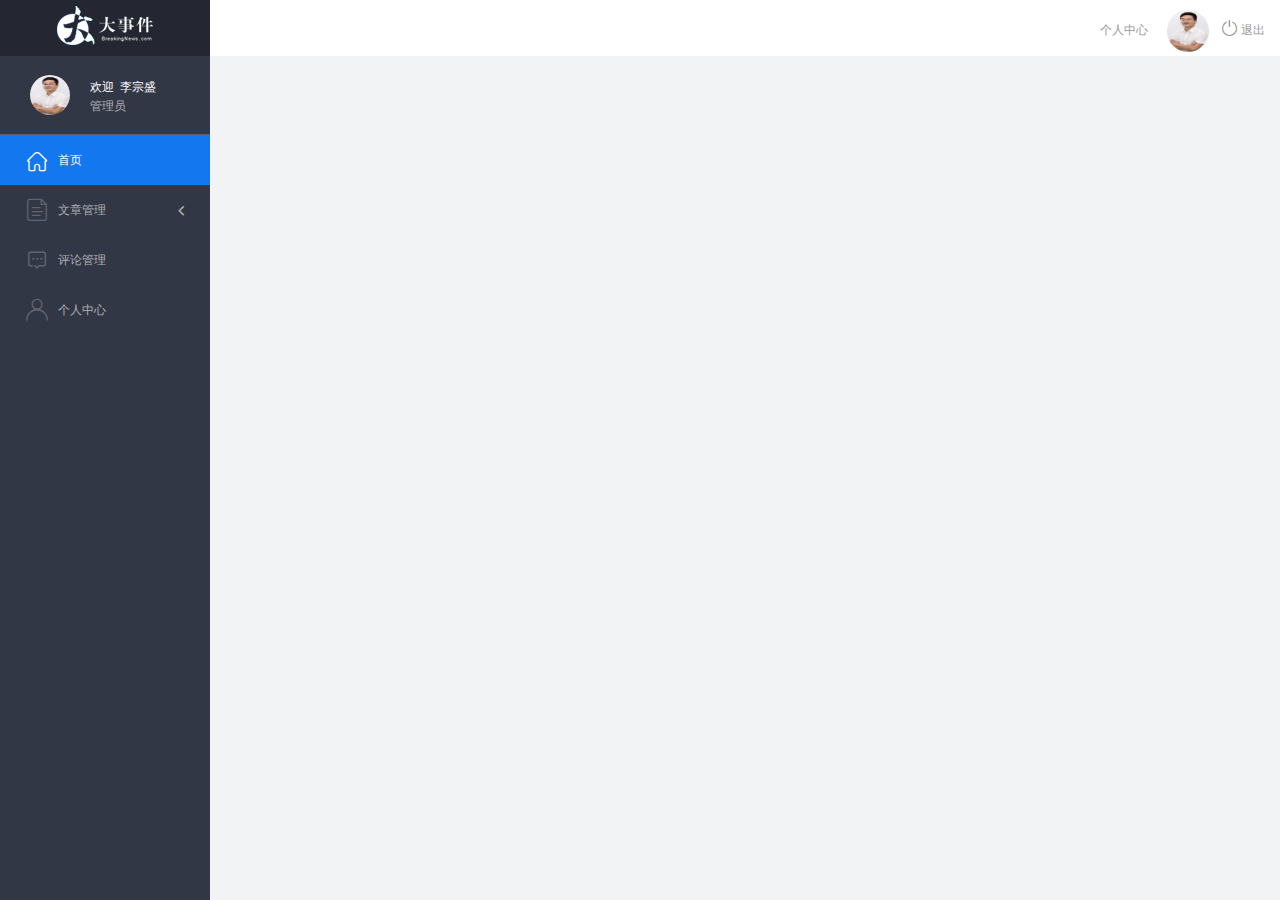
==== admin/index.html @ f894ba44 "大事件项目初始化" ====
<!DOCTYPE html>
<html lang="en">

<head>
    <meta charset="UTF-8">
    <meta name="viewport" content="width=device-width, initial-scale=1.0">
    <meta http-equiv="X-UA-Compatible" content="ie=edge">
    <title>大事件-后台首页</title>
    <link rel="stylesheet" href="./libs/bootstrap/css/bootstrap.min.css">
    <link rel="stylesheet" href="css/reset.css">
    <link rel="stylesheet" href="css/iconfont.css">
    <link rel="stylesheet" href="css/main.css">
    <script src="./libs/jquery-1.12.4.min.js"></script>
    <!-- 导入bootstrap的js文件 -->
    <script src="./libs/bootstrap/js/bootstrap.min.js"></script>
</head>

<body>
    <div class="sider">
        <a href="#" class="logo"><img src="images/logo02.png" alt="logo"></a>
        <div class="user_info">
            <img src="images/2.jpg" alt="person">
            <span>欢迎&nbsp;&nbsp;李宗盛</span>
            <b>管理员</b>
        </div>
        <!-- 左侧导航栏 -->
        <div class="menu">
            <div class="level01 active"><a href="#" target="main_frame"><i
                        class="iconfont icon-yidiandiantubiao04"></i><span>首页</span></a></div>
            <div class="level01"><a href="#"><i class="iconfont icon-icon-article"></i><span>文章管理</span><b
                        class="iconfont icon-arrowdownl"></b></a></div>
            <ul class="level02">
                <li><a href="#" target="main_frame"><i class="iconfont icon-previewright"></i><span>文章列表</span></a></li>
                <li><a href="#" target="main_frame"><i class="iconfont icon-previewright"></i><span>发表文章</span></a></li>
                <li><a href="#" target="main_frame"><i class="iconfont icon-previewright"></i><span>文章类别管理</span></a>
                </li>
            </ul>

            <div class="level01"><a href="#" target="main_frame"><i
                        class="iconfont icon-comment"></i><span>评论管理</span></a></div>
            <div class="level01" id="user"><a href="#" target="main_frame"><i
                        class="iconfont icon-user"></i><span>个人中心</span></a></div>
        </div>
        <!-- 顶部栏 -->
        <div class="header_bar">
            <div class="user_center_link">
                <a href="./user.html" target="main_frame">个人中心</a>
                <img src="images/2.jpg" alt="person">
                <a href="javascript:void(0)" class="logout"><i class="iconfont icon-tuichu"></i> 退出</a>
            </div>
        </div>
        <!-- 右侧主体内容 -->
        <div class="main" id="main_body">

        </div>
    </div>
</body>
</html>
---- admin/css/iconfont.css ----
@font-face {font-family: "iconfont";
  src: url('../fonts/iconfont.eot?t=1558003957214'); /* IE9 */
  src: url('../fonts/iconfont.eot?t=1558003957214#iefix') format('embedded-opentype'), /* IE6-IE8 */
  url('[data-uri]') format('woff2'),
  url('../fonts/iconfont.woff?t=1558003957214') format('woff'),
  url('../fonts/iconfont.ttf?t=1558003957214') format('truetype'), /* chrome, firefox, opera, Safari, Android, iOS 4.2+ */
  url('../fonts/iconfont.svg?t=1558003957214#iconfont') format('svg'); /* iOS 4.1- */
}

.iconfont {
  font-family: "iconfont" !important;
  font-size: 16px;
  font-style: normal;
  -webkit-font-smoothing: antialiased;
  -moz-osx-font-smoothing: grayscale;
}

.icon-yidiandiantubiao04:before {
  content: "\e607";
}

.icon-arrowdownl:before {
  content: "\e6a3";
}

.icon-key:before {
  content: "\e68b";
}

.icon-tuichu:before {
  content: "\e622";
}

.icon-previewright:before {
  content: "\e75c";
}

.icon-system:before {
  content: "\e6a6";
}

.icon-icondate:before {
  content: "\e609";
}

.icon-search:before {
  content: "\e656";
}

.icon-system1:before {
  content: "\e608";
}

.icon-user:before {
  content: "\e645";
}

.icon-comment:before {
  content: "\e60a";
}

.icon-icon-article:before {
  content: "\e601";
}
---- admin/css/main.css ----
body{
    font-family:'MicroSoft YaHei';
    background-color: #f2f3f5;
}
.main_wrap{
    position:fixed;
    width:100%;
    height:100%;
    left:0px;
    top:0px;
    background:url('../images/login_bg.jpg'); 
    background-size:100% 100%; 
  }
.header{
    width:1200px;
    overflow: hidden;
    margin:20px auto 0;
}
.heade .logo{
    float: left;
}
.header .copyright{
    float:right;
    font-size:12px;
    color:#fff;
    text-align:right;
    line-height:20px;
    margin-top:10px;
}
.login_form_con{
    position:absolute;
    left:50%;
    top:50%;
    margin-left:-200px;
    margin-top:-155px;
    width:400px;
    height:310px;
    background-color: #edeff0;
}

.login_form{
    position: relative;
}

.login_form .icon-user{
    position:absolute;
    font-size:16px;
    color:#999;
    left:46px;
    top:12px;
}
.login_form .icon-key{
    position:absolute;
    font-size:18px;
    color:#999;
    left:46px;
    top:78px;
}
.login_title{
    height:60px;
    background:url('../images/login_title.png') center center no-repeat #fff;
}
.input_txt,.input_pass,.input_sub{
    display:block;
    width:334px;
    height:37px;
    padding:0px;
    text-indent:40px;
    border:1px solid #ddd;
    margin:27px auto 0;
    outline:none;
}
.input_sub{
    margin-top:40px;
    height:42px;
    background-color: #19b9e7;
    text-indent:0px;
    font-size:18px;
    color:#fff;
    cursor: pointer;
}
.input_sub:hover{
    background-color: #08a0cc;
}

.sider{
    position:fixed;
    left:0;
    top:0;
    bottom:0;
    width:210px;
    background-color: #323745;
}
.sider .logo{
    display:block;
    height:56px;
    background-color: #242732;
    overflow: hidden;
}
.sider .logo img{
    display:block;
    margin:6px auto 0;
}
.user_info{
    height:79px;
    border-bottom:1px solid #5a5e6b;
}

.user_info img{
    float: left;
    width:40px;
    height:40px;
    border-radius:20px;
    margin:19px 0 0 30px;
}
.user_info span{
    float: left;
    width:120px;
    font-size:12px;
    color:#fff;
    margin:23px 0 0 20px;
}
.user_info b{
    float: left;
    width: 120px;
    font-weight:normal;
    font-size:12px;
    color:#adafb5;
    margin:2px 0 0 20px;
}

.menu .level01{
    height:50px;
    line-height:50px;
}
.menu .level01 a{
    display:block;
    height:50px;
    font-size:12px;
    color:#adafb5;
    overflow: hidden;
}
.menu .level01.active a{
    background-color: #1378f0;
    color:#fff;
}
.menu .level01.active i{
    color:#fff;
}

.menu .level01 a:hover{
    background-color: #1378f0;
    color:#fff;
}
.menu .level01 a:hover i{
    color:#fff;
}
.menu .level01 i{
    color:#61646f;
    font-size:22px;
    float: left;
    margin-left:26px;
}
.menu .level01 span{
    float: left;
    margin-left:10px;
}
.menu .level01 b{
    float: right;
    margin-right:20px;
    font-weight:normal;
    transform:rotate(90deg);
    transition:all 500ms ease;
}

.menu .level01 .rotate0{
    transform:rotate(0deg);
}

.menu .level02{
    background: #242732;
    display:none;
}


.menu .level02 li{
    height:40px;
    line-height:40px;
}
.menu .level02 li a{
    display:block;
    height:40px;
    font-size:12px;
    color:#adafb5;
    overflow: hidden;
}

.menu .level02 li a:hover{
    background-color: #1378f0;
    color:#fff;
}

.menu .level02 li i{
    font-size:12px;
    float: left;
    margin-left:60px;
}
.menu .level02 li span{
    font-size:12px;
    float: left;
    margin-left:5px;
}

.menu .level02 .active a{
    color:#ffae00;
}

.header_bar{
    position:fixed;
    left:210px;
    right:0;
    top:0;
    height:56px;
    background-color: #fff;
}

.main{
    position:fixed;
    left:210px;
    top:56px;
    right:0;
    bottom:0;
    background-color: #f2f3f5;
}

.search_form{
    width:218px;
    height:33px;
    border:1px solid #ddd;
    background-color: #f2f3f5;
    border-radius:16px;
    float: left;
    margin:12px 0 0 27px;
}

.search_form input{
    padding:0px;
    margin:0px;
    border:0px;
    float: left;
    background-color: #f2f3f5;
    font-size:12px;
    width:175px;
    height:31px;
    margin-left:12px;
    outline:none;
   
}

.search_form .icon-search{
    line-height:33px;
    cursor: pointer;
    font-size:18px;
    color:#abaebb;
}
.user_center_link{
    float:right;

}
.user_center_link a{
    line-height:56px;
    font-size:12px;
    color:#999;
    margin-right:15px;
}
.user_center_link a:hover{
    color:#ffae00
}

.user_center_link img{
    width:42px;
    height:42px;
    border-radius:32px;
    margin-right:10px;
}

.spannel_list{
    margin-top:20px;
}

.spannel{
	height:100px;
	overflow:hidden;
	text-align:center;
    position:relative;
    background-color: #fff;
    border:1px solid #e7e7e9;
    margin-bottom:20px;
}

.spannel em{
    font-style:normal;
	font-size:50px;
	line-height:50px;
	display:inline-block;
	margin:10px 0 0 20px;
	font-family:'Arial';
	color:#83a2ed;
}

.spannel span{
	font-size:14px;
	display:inline-block;
	color:#83a2ed;
	margin-left:10px;
}

.spannel b{
	position:absolute;
	left:0;
	bottom:0;
	width:100%;
	line-height:24px;
	background:#e5e5e5;
	color:#333;
	font-size:14px;
	font-weight:normal;
}

.scolor01 em,.scolor01 span{
	color:#6ac6e2;
}

.scolor02 em,.scolor02 span{
	color:#5fd9de;
}

.scolor03 em,.scolor03 span{
	color:#58d88e;
}


.gragh_pannel{
    height:350px;
    border:1px solid #e7e7e9;
    background-color: #fff!important; 
    margin-bottom:20px;  
}

.column_pannel{
    margin-bottom:20px;
    height:400px;
    border:1px solid #e7e7e9;
    background-color: #fff!important;   
}

.common_title{
    line-height:42px;
    background-color: #fbfbfb;
    border:1px solid #e7e7e9;
    margin-top:20px;
    text-indent: 15px;
    font-size:14px;
    color:#333;
}

.common_con{
    border:1px solid #e7e7e9;
    border-top:0px;
    background-color: #fff;
    padding-bottom:20px;
    margin-bottom:20px;
}
.opt_btns{
    margin-top:20px;
}

.mp20{
    margin-top:20px;
}

.pagination{   
   margin:0;
}

.article_form{
    margin-top:20px;
}

.form-group{
    margin-bottom:25px;
}

.form-group label{
    font-weight:normal;
    color:#666;
}

.icon-icondate{
    line-height:16px;
}

.user_pic{
    width:100px;
    height:100px;
    margin-bottom:10px;
}

.article_cover{
    width:200px;
    height:200px;
    margin-bottom:10px;
}
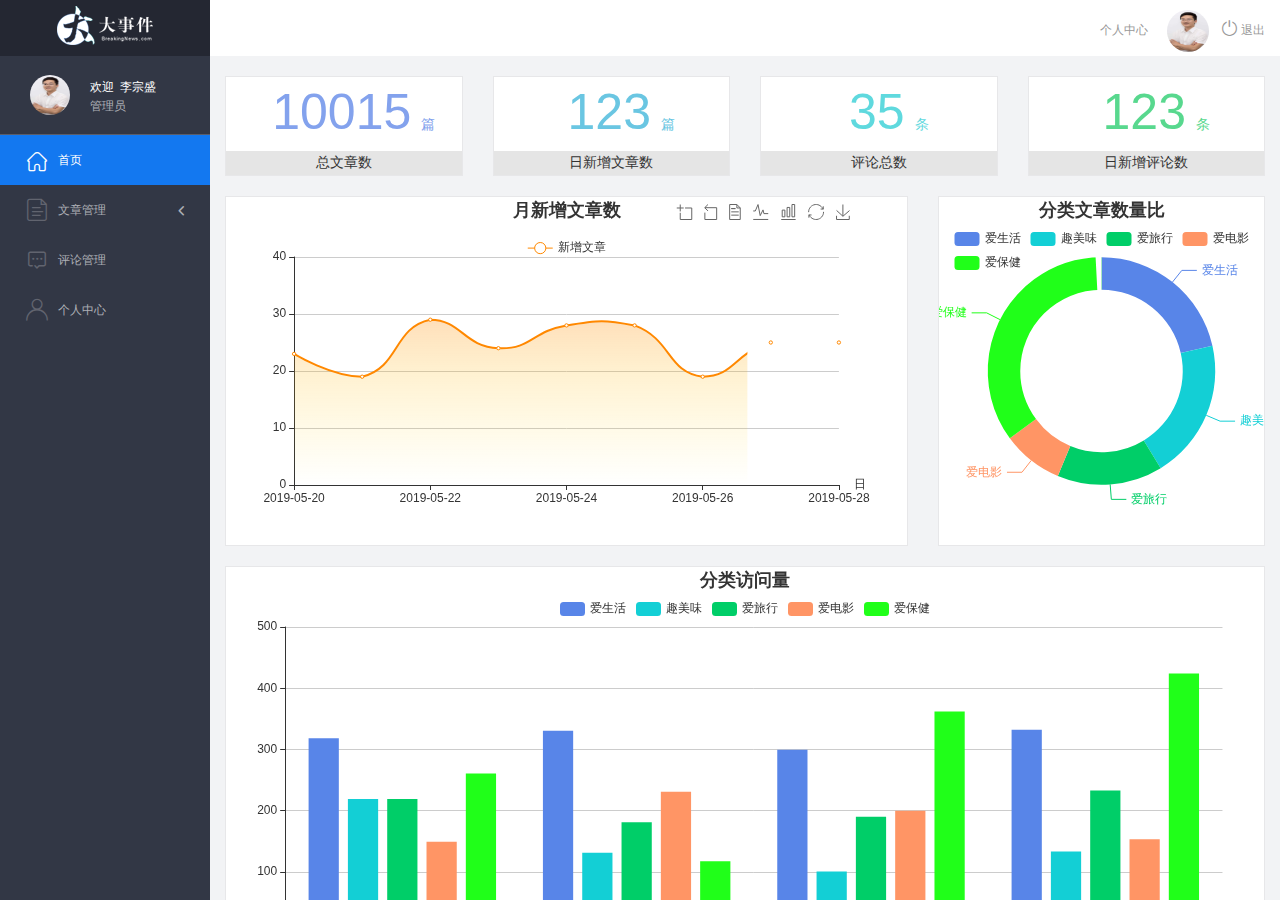
==== commit 1acae239: "使用iframe完成侧边栏功能" ====
--- a/admin/index.html
+++ b/admin/index.html
@@ -25,34 +25,79 @@
         </div>
         <!-- 左侧导航栏 -->
         <div class="menu">
-            <div class="level01 active"><a href="#" target="main_frame"><i
+            <div class="level01 active"><a href="./main_count.html" target="my_frame"><i
                         class="iconfont icon-yidiandiantubiao04"></i><span>首页</span></a></div>
             <div class="level01"><a href="#"><i class="iconfont icon-icon-article"></i><span>文章管理</span><b
                         class="iconfont icon-arrowdownl"></b></a></div>
             <ul class="level02">
-                <li><a href="#" target="main_frame"><i class="iconfont icon-previewright"></i><span>文章列表</span></a></li>
-                <li><a href="#" target="main_frame"><i class="iconfont icon-previewright"></i><span>发表文章</span></a></li>
-                <li><a href="#" target="main_frame"><i class="iconfont icon-previewright"></i><span>文章类别管理</span></a>
+                <li><a href="./article_list.html" target="my_frame"><i class="iconfont icon-previewright"></i><span>文章列表</span></a></li>
+                <li><a href="./article_release.html" target="my_frame"><i class="iconfont icon-previewright"></i><span>发表文章</span></a></li>
+                <li><a href="./article_category.html" target="my_frame"><i class="iconfont icon-previewright"></i><span>文章类别管理</span></a>
                 </li>
             </ul>
 
-            <div class="level01"><a href="#" target="main_frame"><i
+            <div class="level01"><a href="./comment_list.html" target="my_frame"><i
                         class="iconfont icon-comment"></i><span>评论管理</span></a></div>
-            <div class="level01" id="user"><a href="#" target="main_frame"><i
+            <div class="level01" id="user"><a href="./user.html" target="my_frame"><i
                         class="iconfont icon-user"></i><span>个人中心</span></a></div>
         </div>
         <!-- 顶部栏 -->
         <div class="header_bar">
             <div class="user_center_link">
-                <a href="./user.html" target="main_frame">个人中心</a>
+                <a href="./user.html" target="my_frame">个人中心</a>
                 <img src="images/2.jpg" alt="person">
                 <a href="javascript:void(0)" class="logout"><i class="iconfont icon-tuichu"></i> 退出</a>
             </div>
         </div>
         <!-- 右侧主体内容 -->
         <div class="main" id="main_body">
-
+            <iframe src="./main_count.html" name="my_frame" frameborder="0" style="width: 100%;height:100%"></iframe>
         </div>
     </div>
+
+    <script>
+        //入口函数
+        $(function(){
+            
+
+            /* 1.页面一加载显示顶部栏个人信息 */
+            $.ajax({
+                url:'http://localhost:8080/api/v1/admin/user/info',
+                type:'get',
+                dataType:'json',
+                success: function(backData){
+                    console.log(backData);
+                    $('.user_info>img').attr('src',backData.data.userPic);
+                    $('.user_center_link>img').attr('src',backData.data.userPic);
+                    $('.user_info>span').text(backData.data.nickname);
+
+                }
+            });
+
+            /* 2.退出登录:清除token，跳转登录页面 */
+            $('.logout').click(function(){
+                //清除token
+                localStorage.removeItem('token');
+                //跳转登录页
+                window.location.href = './login.html';
+            });
+
+            
+
+            // //(1).实例化ajax对象
+            // var xhr = new XMLHttpRequest();
+            // //(2).设置请求方法和地址
+            // //get请求的数据直接添加在url的后面 格式是 url?key=value
+            // xhr.open('get', 'http://localhost:8080/api/v1/admin/user/info');
+            // //发送token ： 设置请求头Authorization
+            // xhr.setRequestHeader('Authorization',localStorage.getItem('token'));
+            // //(3).发送请求
+            // xhr.send();
+            // //(4).注册回调函数
+            // xhr.onload = function() {
+            //     console.log(xhr.responseText)
+            // };
+        });
+    </script>
 </body>
 </html>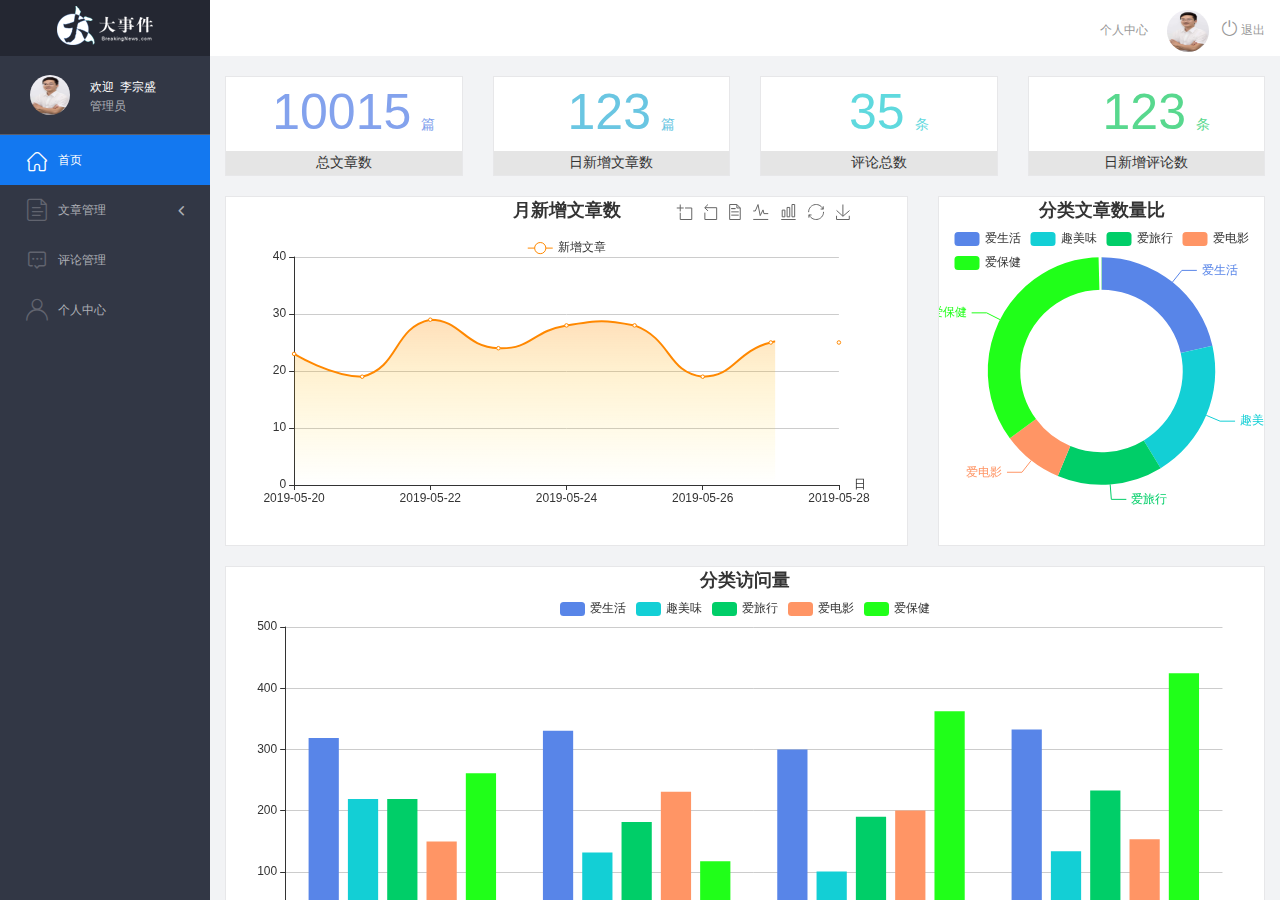
==== commit e2c5a591: "完成侧边栏点击效果" ====
--- a/admin/index.html
+++ b/admin/index.html
@@ -82,6 +82,37 @@
                 window.location.href = './login.html';
             });
 
+            /* 3.左侧导航栏一级菜单点击高亮 */
+            $('.level01').click(function(){
+                //(1)排他思想修改样式
+                $(this).addClass('active').siblings().removeClass('active');
+                //(2)如果是文章管理div，还需要有下拉的动画
+                if($(this).index() == 1){
+                    //a. 上下滑动动画
+                    $('.level02').slideToggle();
+                    //b. 右侧箭头向下旋转
+                    $('.icon-arrowdownl').toggleClass('rotate0');
+                    //c.默认选中第一个 :主动触发第一个li元素点击事件
+                    /* 
+                    1.发现问题 ： 主动触发第一个li元素的点击事件， 只有高亮效果，没有跳转效果
+                    2.分析问题 ： 改颜色是点击事件 ， 跳转是a标签的默认行为
+                        jq的click事件只能（1）触发元素注册的事件  （2）无法触发元素的默认行为
+                    3.解决问题 ： 同时触发 (1)注册的事件：改颜色  (2)默认事件 ： 跳转
+                        原生的DOM对象也有一个click方法，同时触发注册的事件和默认事件
+                    */
+                    $('.level02>li a:eq(0)')[0].click();//注意：要选中a标签哟 因为a标签才有默认跳转事件
+
+                }else{//如果不是文章管理，默认取消所有二级菜单高亮
+                    $('.level02>li').removeClass('active');
+                }
+            });
+
+            /* 4.左侧导航栏二级菜单点击高亮 */
+            $('.level02>li').click(function(){
+                //(1)排他思想修改样式
+                $(this).addClass('active').siblings().removeClass('active');
+            });
+
             
 
             // //(1).实例化ajax对象
--- a/admin/css/main.css
+++ b/admin/css/main.css
@@ -170,7 +170,7 @@
     margin-right:20px;
     font-weight:normal;
     transform:rotate(90deg);
-    transition:all 500ms ease;
+    transition:all 500ms cubic-bezier(0.18, 1.54, 0.64, 0.52);
 }
 
 .menu .level01 .rotate0{
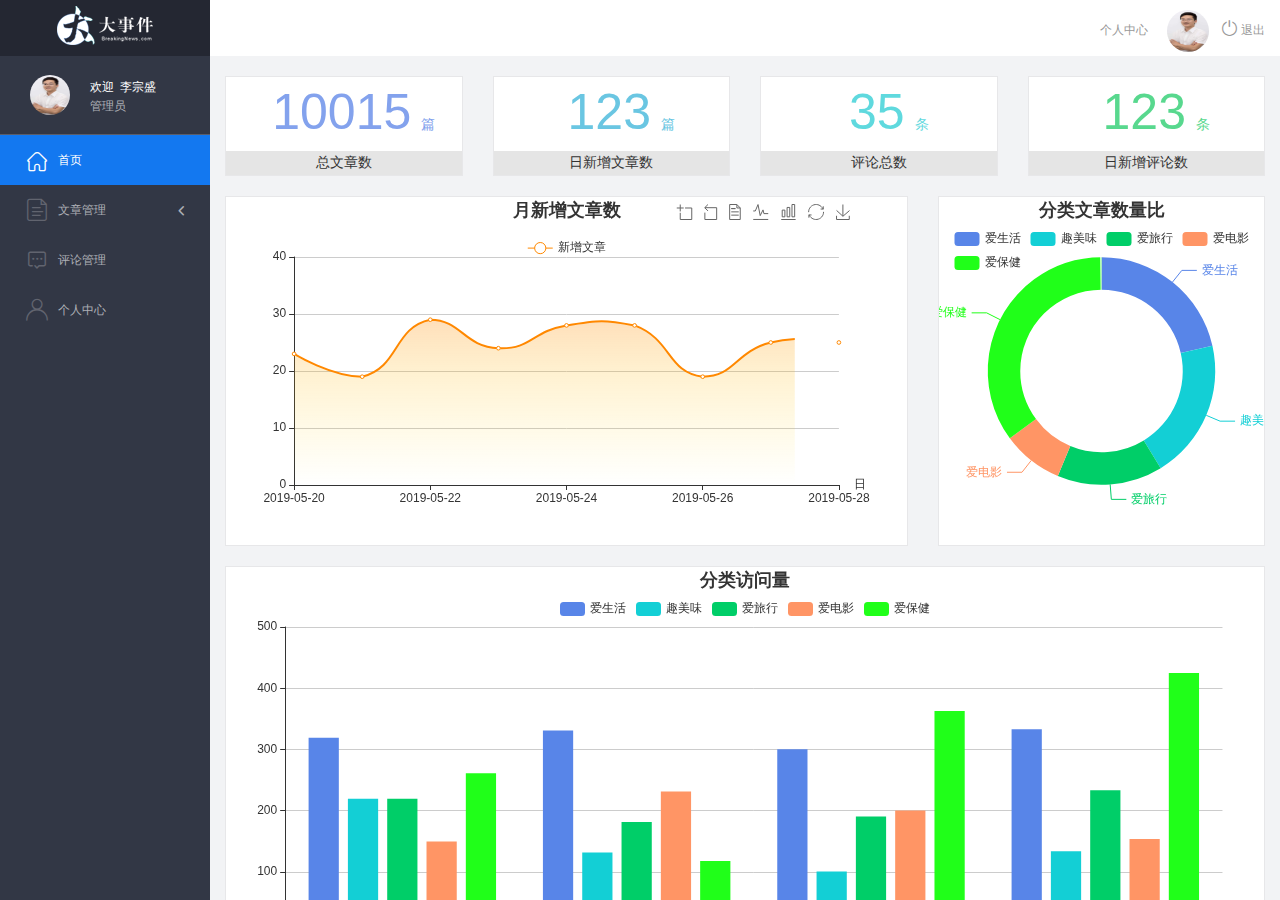
==== commit d9a9692f: "完成个人中心页面" ====
--- a/admin/index.html
+++ b/admin/index.html
@@ -13,6 +13,7 @@
     <script src="./libs/jquery-1.12.4.min.js"></script>
     <!-- 导入bootstrap的js文件 -->
     <script src="./libs/bootstrap/js/bootstrap.min.js"></script>
+
 </head>
 
 <body>
@@ -55,14 +56,14 @@
         </div>
     </div>
 
+    <script src="./libs/http.js"></script>
     <script>
         //入口函数
         $(function(){
-            
-
+        
             /* 1.页面一加载显示顶部栏个人信息 */
             $.ajax({
-                url:'http://localhost:8080/api/v1/admin/user/info',
+                url:BigNew.user_info,
                 type:'get',
                 dataType:'json',
                 success: function(backData){
@@ -70,7 +71,6 @@
                     $('.user_info>img').attr('src',backData.data.userPic);
                     $('.user_center_link>img').attr('src',backData.data.userPic);
                     $('.user_info>span').text(backData.data.nickname);
-
                 }
             });
 
